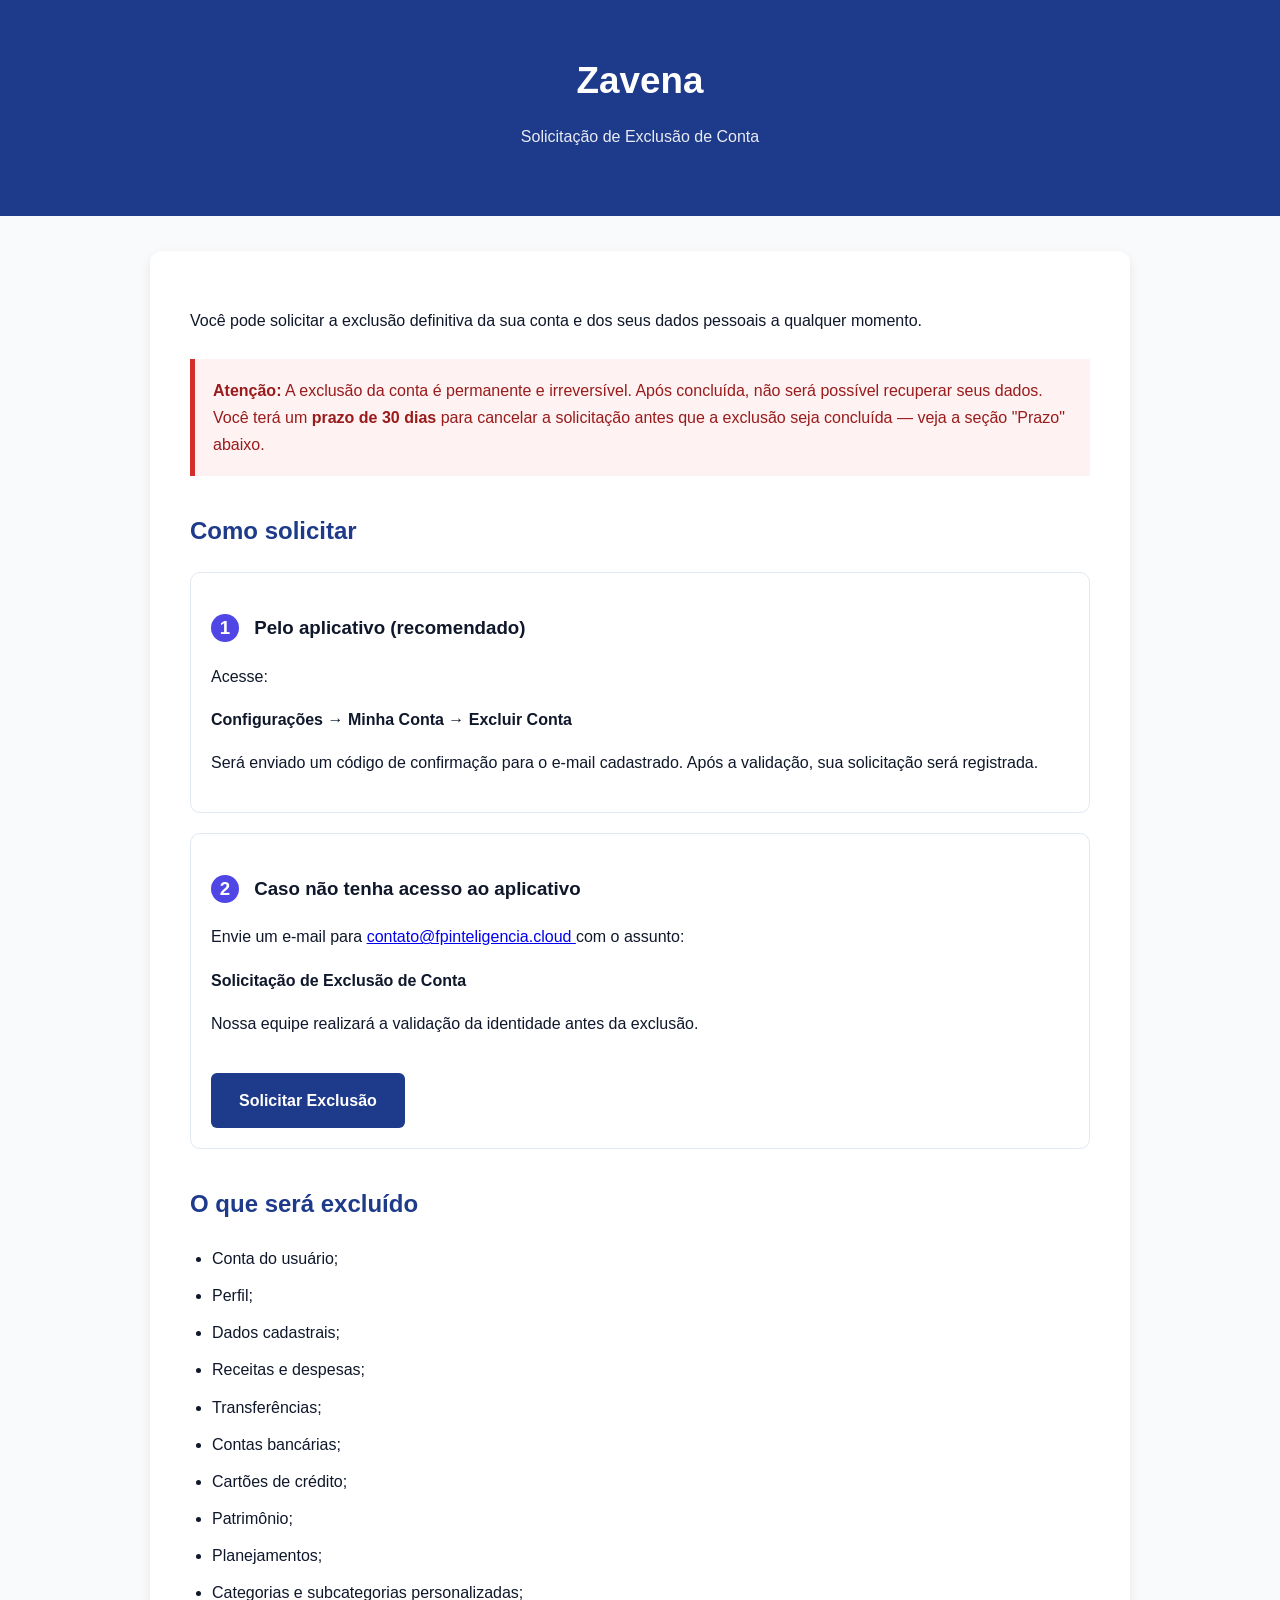
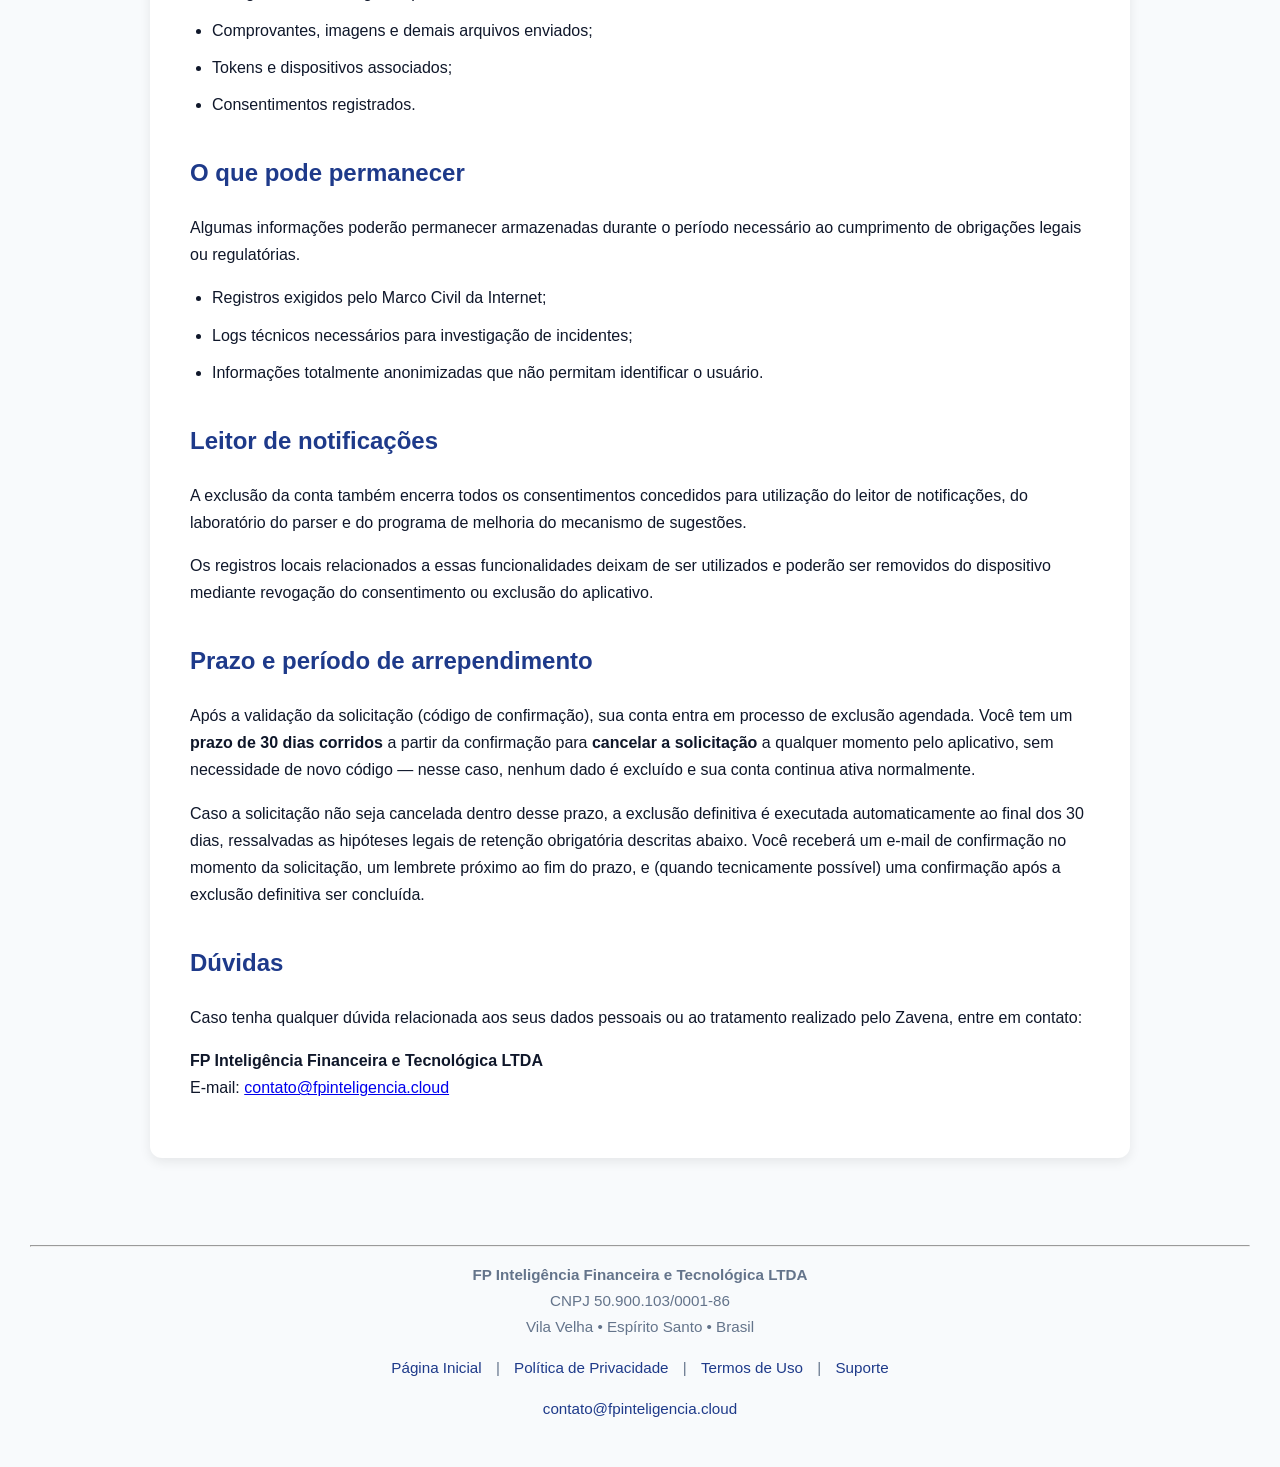
==== exclusao-de-conta/index.html @ 2fece666 "feat: prepare Zavena public website Co-Authored-By: Claude Sonnet 5 <noreply@anthropic.com>" ====
<!DOCTYPE html>
<html lang="pt-BR">

<head>

<meta charset="UTF-8">
<meta name="viewport" content="width=device-width, initial-scale=1.0">

<title>Exclusão de Conta | Zavena</title>

<style>

:root{
--primary:#1E3A8A;
--secondary:#4F46E5;
--danger:#D32F2F;
--background:#F8FAFC;
--text:#0F172A;
--muted:#64748B;
}

body{
font-family:-apple-system,BlinkMacSystemFont,"Segoe UI",Roboto,Arial,sans-serif;
margin:0;
background:var(--background);
color:var(--text);
line-height:1.7;
}

header{
background:var(--primary);
color:white;
padding:50px 20px;
text-align:center;
}

header h1{
margin:0;
font-size:2.3rem;
}

header p{
margin-top:10px;
opacity:.9;
}

main{
max-width:900px;
margin:35px auto;
background:white;
padding:40px;
border-radius:12px;
box-shadow:0 4px 12px rgba(0,0,0,.08);
}

h2{
color:var(--primary);
margin-top:35px;
}

.alert{
background:#FEF2F2;
border-left:5px solid var(--danger);
padding:18px;
margin:25px 0;
color:#991B1B;
}

.card{

border:1px solid #E2E8F0;

border-radius:10px;

padding:20px;

margin-top:20px;

}

.step{

display:inline-block;

width:28px;

height:28px;

border-radius:50%;

background:var(--secondary);

color:white;

text-align:center;

line-height:28px;

font-weight:bold;

margin-right:10px;

}

.btn{

display:inline-block;

margin-top:20px;

padding:14px 28px;

background:var(--primary);

color:white;

text-decoration:none;

border-radius:6px;

font-weight:bold;

}

.btn:hover{

background:#2948b4;

}

ul{

padding-left:22px;

}

li{

margin-bottom:10px;

}

footer{

margin-top:50px;

padding:30px;

text-align:center;

font-size:.95em;

color:var(--muted);

}

footer a{

margin:0 10px;

color:var(--primary);

text-decoration:none;

}

footer a:hover{

text-decoration:underline;

}

@media(max-width:700px){

main{

margin:20px;

padding:25px;

}

header{

padding:35px 20px;

}

}

</style>

</head>

<body>

<header>

<h1>Zavena</h1>

<p>Solicitação de Exclusão de Conta</p>

</header>

<main>

<p>

Você pode solicitar a exclusão definitiva da sua conta e dos seus dados
pessoais a qualquer momento.

</p>

<div class="alert">

<strong>Atenção:</strong>

A exclusão da conta é permanente e irreversível.
Após concluída, não será possível recuperar seus dados.
Você terá um <strong>prazo de 30 dias</strong> para cancelar a solicitação antes que a exclusão
seja concluída — veja a seção "Prazo" abaixo.

</div>

<h2>Como solicitar</h2>

<div class="card">

<h3>

<span class="step">1</span>

Pelo aplicativo (recomendado)

</h3>

<p>

Acesse:

</p>

<p>

<strong>

Configurações → Minha Conta → Excluir Conta

</strong>

</p>

<p>

Será enviado um código de confirmação para o e-mail cadastrado.

Após a validação, sua solicitação será registrada.

</p>

</div>

<div class="card">

<h3>

<span class="step">2</span>

Caso não tenha acesso ao aplicativo

</h3>

<p>

Envie um e-mail para

<a href="mailto:contato@fpinteligencia.cloud">

contato@fpinteligencia.cloud

</a>

com o assunto:

</p>

<p>

<strong>

Solicitação de Exclusão de Conta

</strong>

</p>

<p>

Nossa equipe realizará a validação da identidade antes da exclusão.

</p>

<a class="btn"
href="mailto:contato@fpinteligencia.cloud?subject=Solicitação de Exclusão de Conta">

Solicitar Exclusão

</a>

</div>

<h2>O que será excluído</h2>

<ul>

<li>Conta do usuário;</li>

<li>Perfil;</li>

<li>Dados cadastrais;</li>

<li>Receitas e despesas;</li>

<li>Transferências;</li>

<li>Contas bancárias;</li>

<li>Cartões de crédito;</li>

<li>Patrimônio;</li>

<li>Planejamentos;</li>

<li>Categorias e subcategorias personalizadas;</li>

<li>Comprovantes, imagens e demais arquivos enviados;</li>

<li>Tokens e dispositivos associados;</li>

<li>Consentimentos registrados.</li>

</ul>

<h2>O que pode permanecer</h2>

<p>

Algumas informações poderão permanecer armazenadas durante o período
necessário ao cumprimento de obrigações legais ou regulatórias.

</p>

<ul>

<li>Registros exigidos pelo Marco Civil da Internet;</li>

<li>Logs técnicos necessários para investigação de incidentes;</li>

<li>Informações totalmente anonimizadas que não permitam identificar o usuário.</li>

</ul>

<h2>Leitor de notificações</h2>

<p>

A exclusão da conta também encerra todos os consentimentos concedidos
para utilização do leitor de notificações, do laboratório do parser e do
programa de melhoria do mecanismo de sugestões.

</p>

<p>

Os registros locais relacionados a essas funcionalidades deixam de ser
utilizados e poderão ser removidos do dispositivo mediante revogação do
consentimento ou exclusão do aplicativo.

</p>

<h2>Prazo e período de arrependimento</h2>

<p>

Após a validação da solicitação (código de confirmação), sua conta entra em processo de
exclusão agendada. Você tem um <strong>prazo de 30 dias corridos</strong> a partir da
confirmação para <strong>cancelar a solicitação</strong> a qualquer momento pelo aplicativo,
sem necessidade de novo código — nesse caso, nenhum dado é excluído e sua conta continua
ativa normalmente.

</p>

<p>

Caso a solicitação não seja cancelada dentro desse prazo, a exclusão definitiva é executada
automaticamente ao final dos 30 dias, ressalvadas as hipóteses legais de retenção obrigatória
descritas abaixo. Você receberá um e-mail de confirmação no momento da solicitação, um lembrete
próximo ao fim do prazo, e (quando tecnicamente possível) uma confirmação após a exclusão
definitiva ser concluída.

</p>

<h2>Dúvidas</h2>

<p>

Caso tenha qualquer dúvida relacionada aos seus dados pessoais ou ao
tratamento realizado pelo Zavena, entre em contato:

</p>

<p>

<strong>

FP Inteligência Financeira e Tecnológica LTDA

</strong>

<br>

E-mail:

<a href="mailto:contato@fpinteligencia.cloud">

contato@fpinteligencia.cloud

</a>

</p>

</main>

<footer>

<hr>

<p>

<strong>FP Inteligência Financeira e Tecnológica LTDA</strong>

<br>

CNPJ 50.900.103/0001-86

<br>

Vila Velha • Espírito Santo • Brasil

</p>

<p>

<a href="/">Página Inicial</a> |
<a href="/privacidade/">Política de Privacidade</a> |
<a href="/termos/">Termos de Uso</a> |
<a href="/suporte/">Suporte</a>

</p>

<p>

<a href="mailto:contato@fpinteligencia.cloud">

contato@fpinteligencia.cloud

</a>

</p>

</footer>

</body>

</html>
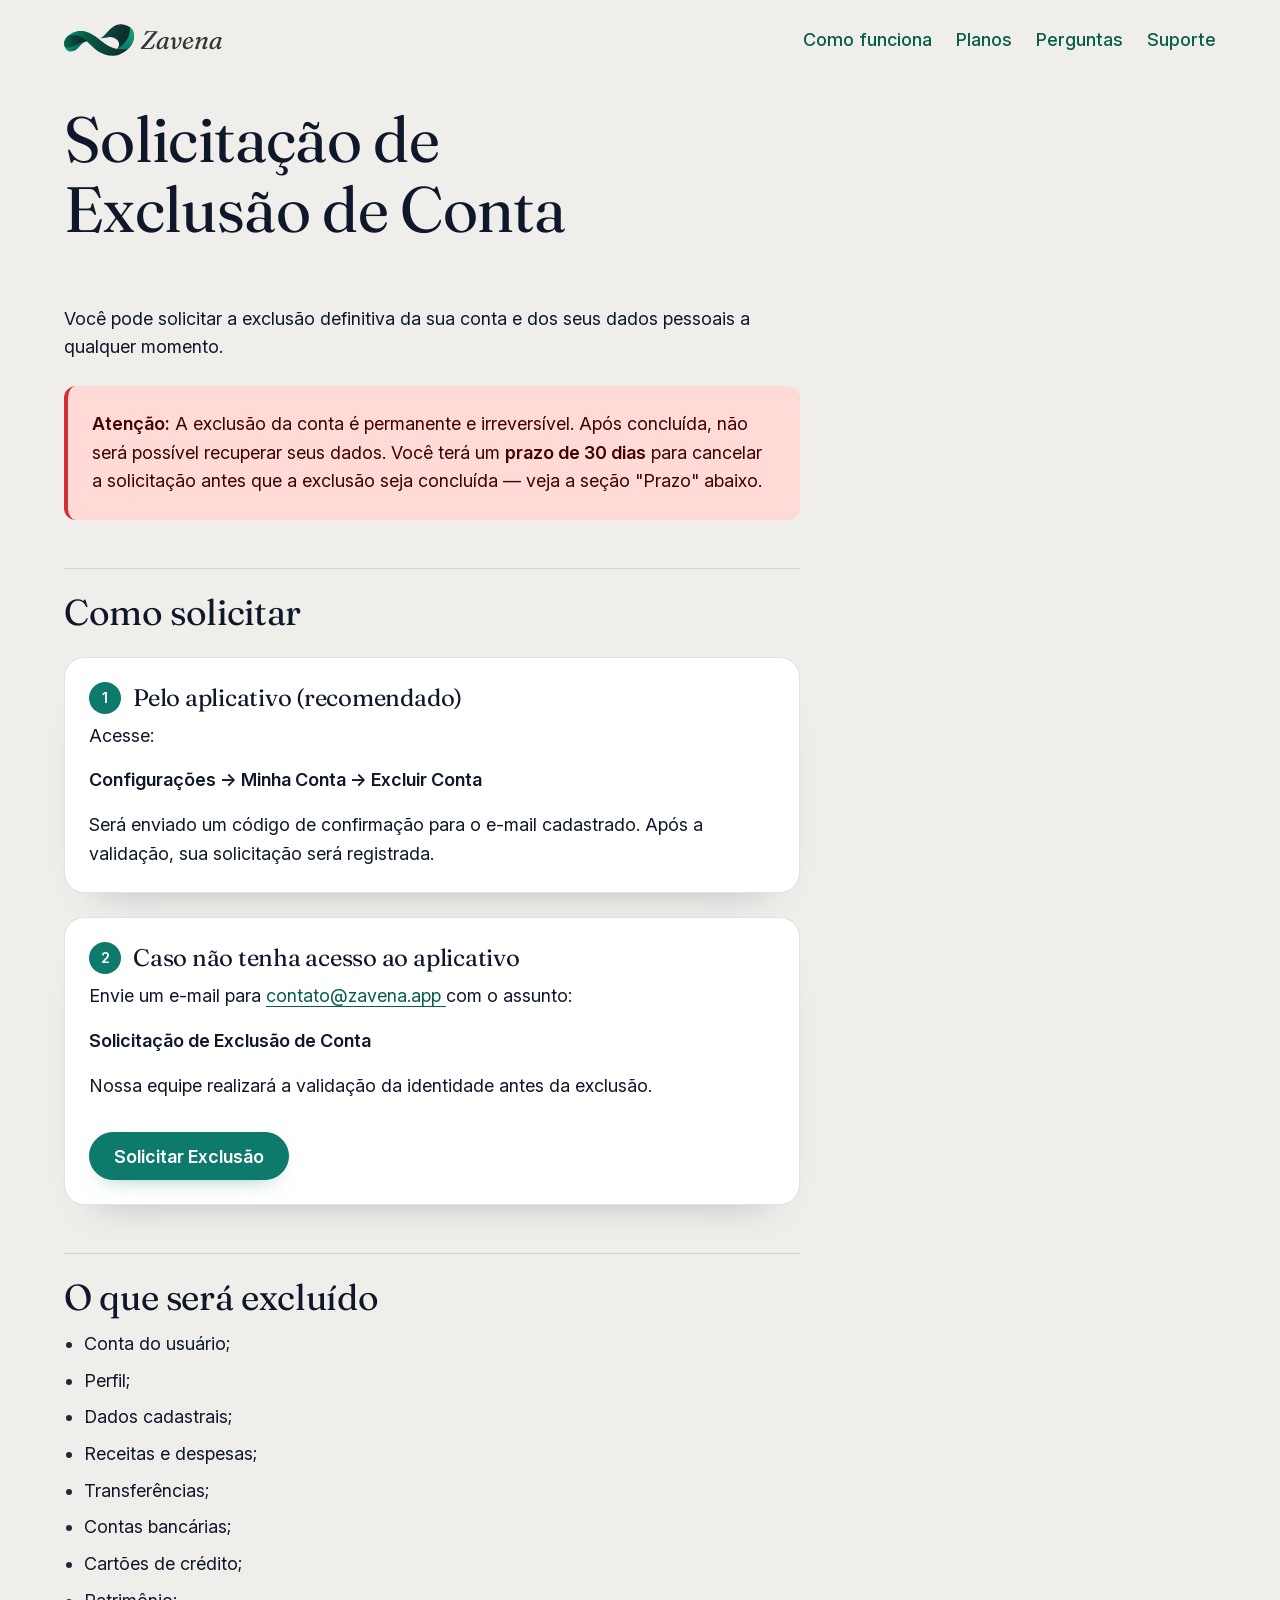
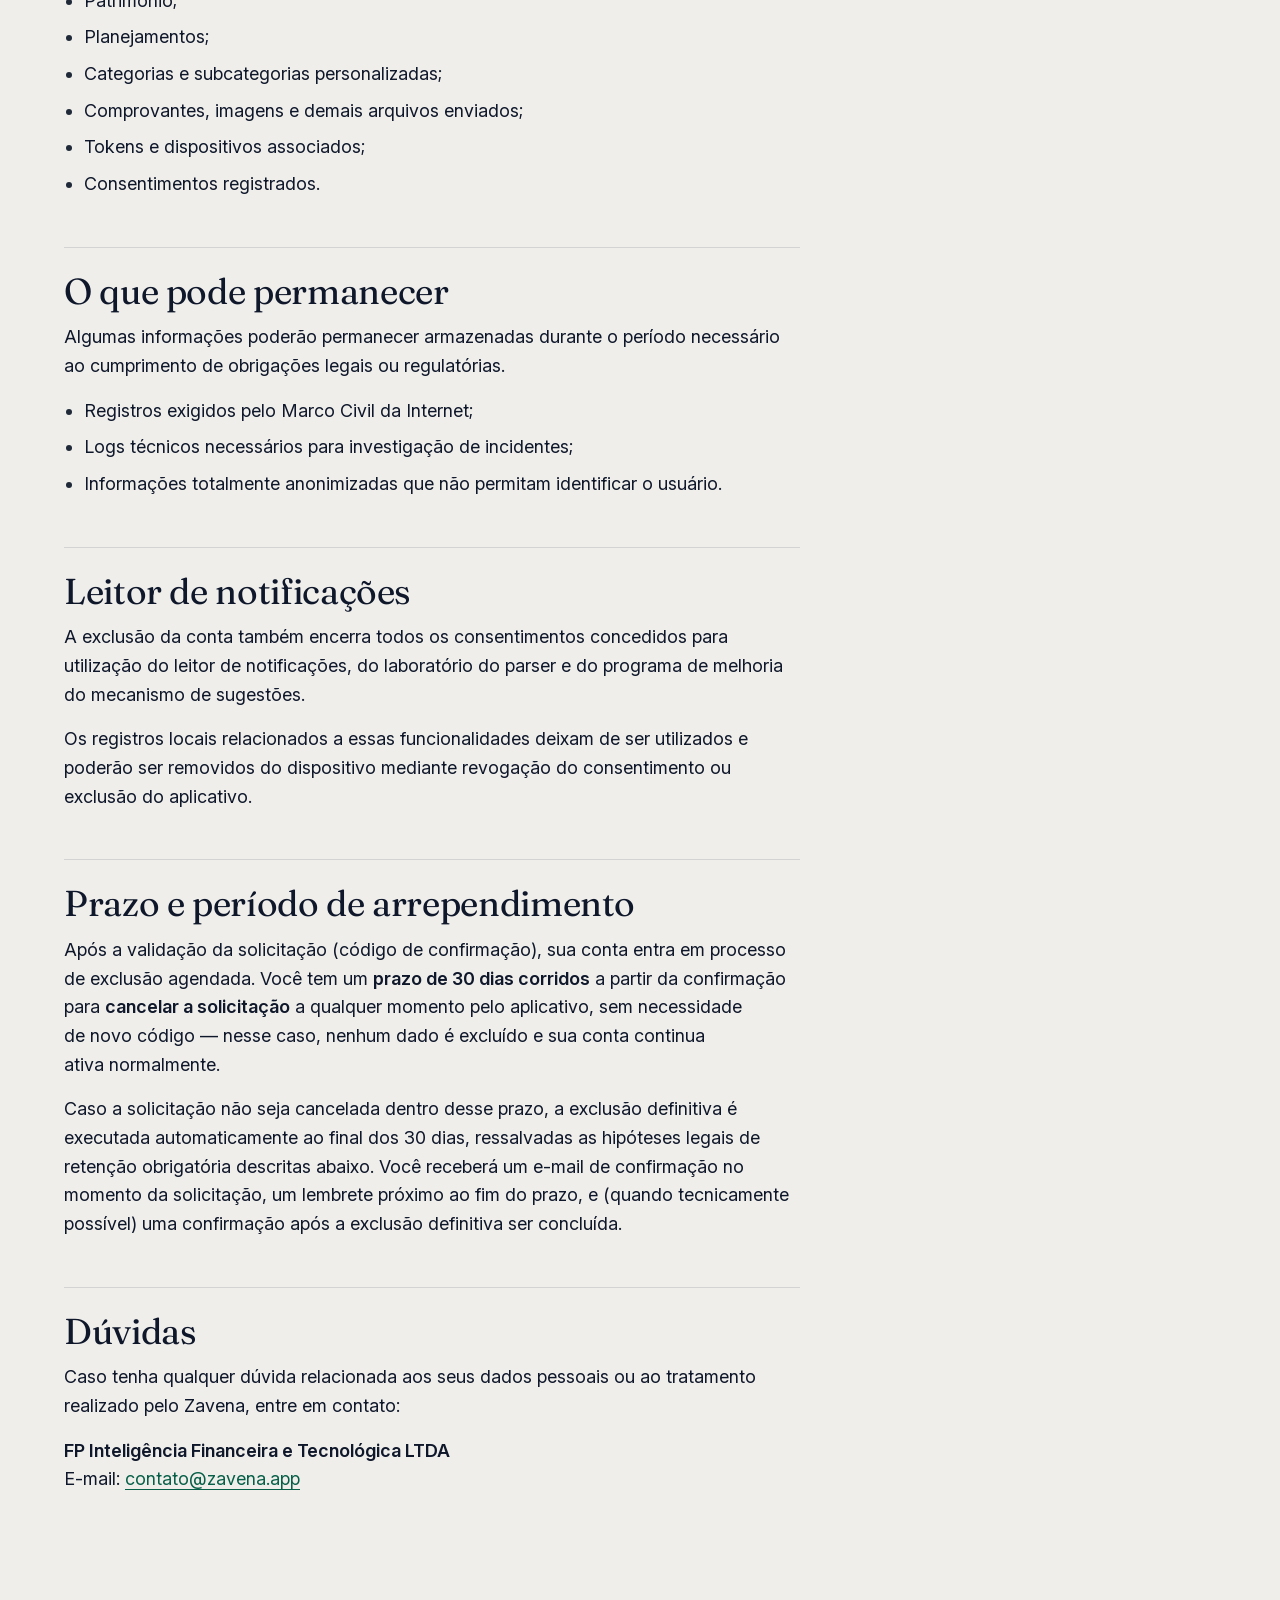
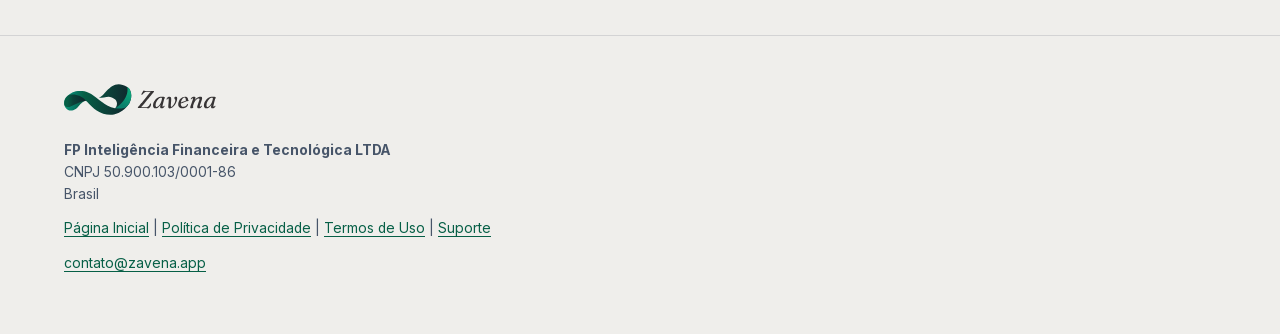
==== commit 153aa95a: "Primeiro Commit" ====
--- a/exclusao-de-conta/index.html
+++ b/exclusao-de-conta/index.html
@@ -2,207 +2,56 @@
 <html lang="pt-BR">
 
 <head>
-
-<meta charset="UTF-8">
-<meta name="viewport" content="width=device-width, initial-scale=1.0">
-
-<title>Exclusão de Conta | Zavena</title>
-
-<style>
-
-:root{
---primary:#1E3A8A;
---secondary:#4F46E5;
---danger:#D32F2F;
---background:#F8FAFC;
---text:#0F172A;
---muted:#64748B;
-}
-
-body{
-font-family:-apple-system,BlinkMacSystemFont,"Segoe UI",Roboto,Arial,sans-serif;
-margin:0;
-background:var(--background);
-color:var(--text);
-line-height:1.7;
-}
-
-header{
-background:var(--primary);
-color:white;
-padding:50px 20px;
-text-align:center;
-}
-
-header h1{
-margin:0;
-font-size:2.3rem;
-}
-
-header p{
-margin-top:10px;
-opacity:.9;
-}
-
-main{
-max-width:900px;
-margin:35px auto;
-background:white;
-padding:40px;
-border-radius:12px;
-box-shadow:0 4px 12px rgba(0,0,0,.08);
-}
-
-h2{
-color:var(--primary);
-margin-top:35px;
-}
-
-.alert{
-background:#FEF2F2;
-border-left:5px solid var(--danger);
-padding:18px;
-margin:25px 0;
-color:#991B1B;
-}
-
-.card{
-
-border:1px solid #E2E8F0;
-
-border-radius:10px;
-
-padding:20px;
-
-margin-top:20px;
-
-}
-
-.step{
-
-display:inline-block;
-
-width:28px;
-
-height:28px;
-
-border-radius:50%;
-
-background:var(--secondary);
-
-color:white;
-
-text-align:center;
-
-line-height:28px;
-
-font-weight:bold;
-
-margin-right:10px;
-
-}
-
-.btn{
-
-display:inline-block;
-
-margin-top:20px;
-
-padding:14px 28px;
-
-background:var(--primary);
-
-color:white;
-
-text-decoration:none;
-
-border-radius:6px;
-
-font-weight:bold;
-
-}
-
-.btn:hover{
-
-background:#2948b4;
-
-}
-
-ul{
-
-padding-left:22px;
-
-}
-
-li{
-
-margin-bottom:10px;
-
-}
-
-footer{
-
-margin-top:50px;
-
-padding:30px;
-
-text-align:center;
-
-font-size:.95em;
-
-color:var(--muted);
-
-}
-
-footer a{
-
-margin:0 10px;
-
-color:var(--primary);
-
-text-decoration:none;
-
-}
-
-footer a:hover{
-
-text-decoration:underline;
-
-}
-
-@media(max-width:700px){
-
-main{
-
-margin:20px;
-
-padding:25px;
-
-}
-
-header{
-
-padding:35px 20px;
-
-}
-
-}
-
-</style>
-
+    <meta charset="UTF-8">
+    <meta name="viewport" content="width=device-width, initial-scale=1.0">
+
+    <title>Exclusão de Conta | Zavena</title>
+
+    <meta name="theme-color" content="#EFEEEB">
+    <link rel="icon" href="../assets/img/favicon.svg" type="image/svg+xml">
+    <link rel="icon" href="../assets/img/favicon-32.png" type="image/png" sizes="32x32">
+    <link rel="apple-touch-icon" href="../assets/img/apple-touch-icon.png">
+    <link rel="canonical" href="https://zavena.app/exclusao-de-conta/">
+
+    <link rel="preload" href="../assets/fonts/Fraunces-latin.woff2" as="font" type="font/woff2" crossorigin>
+    <link rel="preload" href="../assets/fonts/Inter-latin.woff2" as="font" type="font/woff2" crossorigin>
+    <link rel="stylesheet" href="../assets/css/tokens.css">
+    <link rel="stylesheet" href="../assets/css/fonts.css">
+    <link rel="stylesheet" href="../assets/css/base.css">
+    <link rel="stylesheet" href="../assets/css/chrome.css">
+    <link rel="stylesheet" href="../assets/css/page.css">
+    <script src="../assets/js/site.js" defer></script>
 </head>
 
 <body>
 
-<header>
-
-<h1>Zavena</h1>
-
-<p>Solicitação de Exclusão de Conta</p>
-
+<a class="skip-link" href="#conteudo">Pular para o conteúdo</a>
+<div class="progress" aria-hidden="true"></div>
+
+<header class="site-header">
+    <div class="container">
+        <a class="brand" href="../" aria-label="Zavena, página inicial"><img src="../assets/img/zavena-horizontal.svg" alt="" width="1902" height="385"></a>
+        <div class="site-header__right">
+            <nav class="site-nav" aria-label="Principal">
+                <a class="nav-extra" href="../#como-funciona">Como funciona</a>
+                <a href="../#planos">Planos</a>
+                <a class="nav-mid" href="../#perguntas">Perguntas</a>
+                <a class="nav-extra" href="../suporte/">Suporte</a>
+            </nav>
+        </div>
+    </div>
 </header>
 
-<main>
+<section class="page-head" aria-labelledby="titulo-pagina">
+    <div class="container">
+        <h1 id="titulo-pagina">Solicitação de Exclusão de Conta</h1>
+        
+    </div>
+</section>
+
+<main id="conteudo" class="page">
+    <div class="container">
+        <div class="page__body">
 
 <p>
 
@@ -274,9 +123,9 @@
 
 Envie um e-mail para
 
-<a href="mailto:contato@fpinteligencia.cloud">
-
-contato@fpinteligencia.cloud
+<a href="mailto:contato@zavena.app">
+
+contato@zavena.app
 
 </a>
 
@@ -301,7 +150,7 @@
 </p>
 
 <a class="btn"
-href="mailto:contato@fpinteligencia.cloud?subject=Solicitação de Exclusão de Conta">
+href="mailto:contato@zavena.app?subject=Solicitação de Exclusão de Conta">
 
 Solicitar Exclusão
 
@@ -421,17 +270,20 @@
 
 E-mail:
 
-<a href="mailto:contato@fpinteligencia.cloud">
-
-contato@fpinteligencia.cloud
+<a href="mailto:contato@zavena.app">
+
+contato@zavena.app
 
 </a>
 
 </p>
 
+</div>
+    </div>
 </main>
 
-<footer>
+<footer class="site-footer">
+    <div class="container">
 
 <hr>
 
@@ -445,29 +297,30 @@
 
 <br>
 
-Vila Velha • Espírito Santo • Brasil
-
-</p>
-
-<p>
-
-<a href="/">Página Inicial</a> |
-<a href="/privacidade/">Política de Privacidade</a> |
-<a href="/termos/">Termos de Uso</a> |
-<a href="/suporte/">Suporte</a>
-
-</p>
-
-<p>
-
-<a href="mailto:contato@fpinteligencia.cloud">
-
-contato@fpinteligencia.cloud
+Brasil
+
+</p>
+
+<p>
+
+<a href="../">Página Inicial</a> |
+<a href="../privacidade/">Política de Privacidade</a> |
+<a href="../termos/">Termos de Uso</a> |
+<a href="../suporte/">Suporte</a>
+
+</p>
+
+<p>
+
+<a href="mailto:contato@zavena.app">
+
+contato@zavena.app
 
 </a>
 
 </p>
 
+</div>
 </footer>
 
 </body>
--- a/assets/css/tokens.css
+++ b/assets/css/tokens.css
@@ -0,0 +1,122 @@
+/*
+ * Zavena: tema do site.
+ *
+ * Sistema de papéis de cor: Material Design 3 (nomes --md-sys-color-*), o mesmo sistema do tema
+ * do app (react-native-paper, ver mobile/src/theme/paperTheme.ts). Os VALORES vêm de
+ * mobile/src/theme/colors.ts: identidade Verde Esmeralda + Carbono Grafite sobre bege #EFEEEB
+ * (working tree de 2026-10-20; o próprio arquivo ainda a marca como experimento não aprovado).
+ * Para mudar a identidade do site altere só o bloco "Papéis MD3" abaixo; o resto do CSS usa os
+ * apelidos --color-*.
+ *
+ * Contraste medido (WCAG) sobre o fundo #EFEEEB, no navegador:
+ *   on-surface   #0F172A  15,5:1   |  apoio #475569  6,5:1
+ *   link / dark  #065F46   6,6:1   |  branco sobre primary #0E7A6B  5,2:1
+ *   primary como texto: 4,5:1, só em texto grande (destaque do título). Nunca em texto pequeno.
+ *   accent       #10B981: só decoração. Nunca como cor de texto.
+ *   branco sobre os blocos escuros (degradê #10242C -> #065F46, com a fita): mínimo 4,5:1, medido por pixels.
+ * Desvio proposital do app: o textSecondary do app (#64748B) mede ~4,1:1 sobre o bege (o app o usa
+ * sobre branco, 4,8:1); no site o texto de apoio usa o onSurfaceVariant (#475569).
+ */
+:root {
+  color-scheme: light;
+
+  /* ---- Papéis MD3 (valores do app) ---- */
+  --md-sys-color-primary: #0E7A6B;
+  --md-sys-color-on-primary: #FFFFFF;
+  --md-sys-color-primary-container: #D8EAE7;
+  --md-sys-color-on-primary-container: #065F46;
+
+  --md-sys-color-secondary: #1F2937;          /* grafite */
+  --md-sys-color-on-secondary: #FFFFFF;
+  --md-sys-color-secondary-container: #DBDDDF;
+  --md-sys-color-on-secondary-container: #1F2937;
+
+  --md-sys-color-tertiary: #0F766E;
+  --md-sys-color-on-tertiary: #FFFFFF;
+  --md-sys-color-tertiary-container: #D9F0ED;
+  --md-sys-color-on-tertiary-container: #0B4A43;
+
+  --md-sys-color-error: #D32F2F;
+  --md-sys-color-on-error: #FFFFFF;
+  --md-sys-color-error-container: #FFDAD6;
+  --md-sys-color-on-error-container: #410002;
+
+  --md-sys-color-background: #EFEEEB;
+  --md-sys-color-on-background: #0F172A;
+  --md-sys-color-surface: #FFFFFF;
+  --md-sys-color-on-surface: #0F172A;
+  --md-sys-color-surface-variant: #E2E8F0;
+  --md-sys-color-on-surface-variant: #475569;
+  --md-sys-color-outline: #CCCCCC;
+  --md-sys-color-outline-variant: #E0E0E0;
+
+  /* Extras da marca no app (fora do conjunto MD3) */
+  --zv-primary-dark: #065F46;       /* primaryDark */
+  --zv-accent: #10B981;             /* accent: decorativo */
+  --zv-surface-highlight: #ECF4F3;  /* surfaceHighlight */
+  --zv-text-secondary: #475569;     /* ver nota de contraste acima (no app: #64748B) */
+  --zv-deep: #10242C;               /* tom mais escuro do degradê do logotipo oficial */
+
+  /* Mesmas cores em canais RGB, para sombras e brilhos translúcidos: rgb(var(--zv-primary-rgb) / .3) */
+  --zv-primary-rgb: 14 122 107;
+  --zv-secondary-rgb: 31 41 55;
+  --zv-accent-rgb: 16 185 129;
+  --zv-ink-rgb: 15 23 42;
+  --zv-bg-rgb: 239 238 235;
+
+  /* ---- Apelidos usados pelos componentes ---- */
+  --color-primary: var(--md-sys-color-primary);
+  --color-primary-dark: var(--zv-primary-dark);
+  --color-secondary: var(--md-sys-color-secondary);
+  --color-accent: var(--zv-accent);
+
+  --color-bg: var(--md-sys-color-background);
+  --color-surface: var(--md-sys-color-surface);
+  --color-text: var(--md-sys-color-on-surface);
+  --color-text-muted: var(--zv-text-secondary);
+  --color-rule: rgb(var(--zv-ink-rgb) / 0.12);            /* linhas e bordas sutis sobre o bege */
+  --color-tint: var(--zv-surface-highlight);
+  --color-tint-strong: var(--md-sys-color-primary-container);
+  --color-deep: var(--zv-deep);                           /* fim dos degradês escuros */
+
+  --color-action: var(--md-sys-color-primary);            /* botões e ícones */
+  --color-action-hover: var(--zv-primary-dark);
+  --color-on-action: var(--md-sys-color-on-primary);
+  --color-link: var(--zv-primary-dark);                   /* texto de link: mais escuro que o botão, para contraste AA sobre o bege */
+  --color-focus: var(--zv-primary-dark);
+
+  --color-danger: var(--md-sys-color-error);
+  --color-danger-container: var(--md-sys-color-error-container);
+  --color-on-danger-container: var(--md-sys-color-on-error-container);
+
+  /* Tipografia (arquivos em assets/fonts, declarados em fonts.css) */
+  --font-display: "Fraunces", Georgia, "Times New Roman", serif;
+  --font-text: "Inter", system-ui, -apple-system, "Segoe UI", Roboto, Arial, sans-serif;
+
+  /* Escala fluida (mobile 320px -> desktop 1280px) */
+  --step--1: clamp(0.8125rem, 0.79rem + 0.1vw, 0.875rem);
+  --step-0: clamp(1rem, 0.96rem + 0.2vw, 1.125rem);
+  --step-1: clamp(1.25rem, 1.15rem + 0.5vw, 1.5rem);
+  --step-2: clamp(1.625rem, 1.4rem + 1.1vw, 2.25rem);
+  --step-3: clamp(2.125rem, 1.7rem + 2.1vw, 3.5rem);
+  --step-4: clamp(2.625rem, 1.9rem + 3.6vw, 5rem);
+
+  /* Espaço (múltiplos de 4px) */
+  --space-1: 0.25rem;
+  --space-2: 0.5rem;
+  --space-3: 0.75rem;
+  --space-4: 1rem;
+  --space-5: 1.5rem;
+  --space-6: 2rem;
+  --space-7: 3rem;
+  --space-8: 4.5rem;
+  --space-9: clamp(4.5rem, 3rem + 6vw, 8rem);
+
+  /* Layout */
+  --gutter: clamp(1rem, 0.5rem + 2.5vw, 2rem);
+  --container: 72rem;
+  --measure: 62ch;
+
+  --radius: 999px;  /* botões em pílula, como etiquetas e controles */
+  --target: 3rem; /* alvo de toque mínimo 48px */
+}
--- a/assets/css/fonts.css
+++ b/assets/css/fonts.css
@@ -0,0 +1,19 @@
+/*
+ * Fontes autohospedadas (subsets latinos, SIL OFL 1.1). Origem e licenças: assets/fonts/ORIGEM.md.
+ * Os intervalos de peso são os dos arquivos: pedir peso fora deles gera negrito falso ou clamp.
+ */
+@font-face {
+  font-family: "Fraunces";
+  src: url("../fonts/Fraunces-latin.woff2") format("woff2");
+  font-weight: 400 600;
+  font-style: normal;
+  font-display: swap;
+}
+
+@font-face {
+  font-family: "Inter";
+  src: url("../fonts/Inter-latin.woff2") format("woff2");
+  font-weight: 400 700;
+  font-style: normal;
+  font-display: swap;
+}
--- a/assets/css/base.css
+++ b/assets/css/base.css
@@ -0,0 +1,127 @@
+/* Zavena — base e componentes mínimos. Requer tokens.css. */
+
+*, *::before, *::after { box-sizing: border-box; }
+
+html { -webkit-text-size-adjust: 100%; text-size-adjust: 100%; }
+
+body {
+  margin: 0;
+  background: var(--color-bg);
+  color: var(--color-text);
+  font-family: var(--font-text);
+  font-size: var(--step-0);
+  line-height: 1.6;
+  overflow-wrap: break-word; /* palavra longa nunca estoura a coluna (texto ampliado, telas de 320 px) */
+  font-synthesis: none; /* sem negrito/itálico falsos: só existem os pesos carregados */
+  -webkit-font-smoothing: antialiased;
+}
+
+img, svg { display: block; max-width: 100%; height: auto; }
+
+h1, h2, h3 {
+  font-family: var(--font-display);
+  font-weight: 400;
+  font-optical-sizing: auto;
+  /* Eixos neutros da Fraunces; o arquivo preserva SOFT e WONK. A Fraunces só vai até peso 600. */
+  font-variation-settings: "SOFT" 0, "WONK" 0;
+  line-height: 1.1;
+  letter-spacing: -0.01em;
+  margin: 0 0 var(--space-4);
+  text-wrap: balance;
+}
+h1 { font-size: var(--step-4); }
+h2 { font-size: var(--step-3); }
+h3 { font-size: var(--step-1); line-height: 1.25; }
+
+p { margin: 0 0 var(--space-4); max-width: var(--measure); text-wrap: pretty; }
+
+a { color: var(--color-link); text-underline-offset: 0.2em; text-decoration-thickness: 1px; }
+a:hover { color: var(--color-text); text-decoration-thickness: 2px; }
+
+:focus-visible {
+  outline: 3px solid var(--color-focus);
+  outline-offset: 3px;
+  border-radius: 2px;
+}
+
+.container { width: 100%; max-width: calc(var(--container) + 2 * var(--gutter)); margin-inline: auto; padding-inline: var(--gutter); }
+.section { padding-block: var(--space-9); }
+.rule { border: 0; border-top: 1px solid var(--color-rule); margin: 0; }
+
+.lede { font-size: var(--step-1); line-height: 1.5; color: var(--color-text-muted); }
+.small { font-size: var(--step--1); color: var(--color-text-muted); }
+
+/* Valores financeiros: sempre em Inter (a Fraunces não tem algarismos tabulares), largura fixa */
+.num { font-family: var(--font-text); font-variant-numeric: tabular-nums; }
+
+/* Botões */
+.btn {
+  display: inline-flex;
+  align-items: center;
+  justify-content: center;
+  min-height: var(--target);
+  padding: 0.75rem 1.5rem;
+  border: 1px solid var(--color-action);
+  border-radius: var(--radius);
+  background: var(--color-action);
+  color: var(--color-on-action);
+  font-family: var(--font-text);
+  font-size: var(--step-0);
+  font-weight: 600;
+  line-height: 1.2;
+  text-decoration: none;
+  transition: background-color 0.15s ease, border-color 0.15s ease;
+}
+.btn:hover { background: var(--color-action-hover); border-color: var(--color-action-hover); color: var(--color-on-action); }
+.btn--ghost { background: transparent; border-color: rgb(var(--zv-ink-rgb) / 0.28); color: var(--color-text); }
+.btn--ghost:hover { background: var(--color-surface); border-color: var(--color-text); color: var(--color-text); }
+.actions { display: flex; flex-wrap: wrap; gap: var(--space-3) var(--space-5); align-items: center; }
+
+/* Lista editorial numerada */
+.steps { list-style: none; margin: 0; padding: 0; counter-reset: step; }
+.steps > li { counter-increment: step; display: grid; grid-template-columns: 3rem 1fr; gap: var(--space-4); padding-block: var(--space-5); border-top: 1px solid var(--color-rule); }
+.steps > li::before { content: counter(step, decimal-leading-zero); font-variant-numeric: tabular-nums; color: var(--color-text-muted); font-size: var(--step--1); font-weight: 600; padding-top: 0.35em; }
+.steps > li:last-child { border-bottom: 1px solid var(--color-rule); }
+
+/* Tabela de valores */
+.ledger { width: 100%; border-collapse: collapse; font-size: var(--step-0); }
+.ledger caption { text-align: left; padding-bottom: var(--space-3); font-size: var(--step--1); color: var(--color-text-muted); }
+.ledger th, .ledger td { padding: var(--space-3) 0; border-top: 1px solid var(--color-rule); text-align: left; font-weight: 400; }
+.ledger td:last-child, .ledger th:last-child { text-align: right; white-space: nowrap; padding-left: var(--space-4); }
+.ledger tr:last-child td, .ledger tr:last-child th { border-bottom: 1px solid var(--color-rule); }
+
+/* Etiqueta de plano */
+.tag {
+  display: inline-block;
+  padding: 0.1rem 0.5rem;
+  border: 1px solid var(--color-link);
+  border-radius: 999px;
+  color: var(--color-link);
+  font-family: var(--font-text);
+  font-size: var(--step--1);
+  font-weight: 600;
+  line-height: 1.5;
+  vertical-align: middle;
+}
+
+/* Perguntas frequentes */
+details { border-top: 1px solid var(--color-rule); }
+details:last-of-type { border-bottom: 1px solid var(--color-rule); }
+summary { cursor: pointer; padding-block: var(--space-4); font-weight: 600; min-height: var(--target); }
+details > :not(summary) { padding-bottom: var(--space-4); }
+
+/* Faixa de destaque (única superfície cheia da marca) */
+.band { background: var(--color-deep); color: #FFFFFF; }
+.band a { color: #FFFFFF; }
+.band .btn { background: #FFFFFF; border-color: #FFFFFF; color: var(--color-primary-dark); }
+.band .btn:hover { background: var(--color-bg); border-color: var(--color-bg); color: var(--color-primary-dark); }
+.band :focus-visible { outline-color: #FFFFFF; }
+.band .lede, .band .small { color: #FFFFFF; }
+
+.skip-link { position: absolute; left: var(--space-4); top: -4rem; z-index: 10; padding: var(--space-3) var(--space-4); background: var(--color-surface); color: var(--color-link); border: 2px solid var(--color-link); }
+.skip-link:focus { top: var(--space-4); }
+.visually-hidden { position: absolute; width: 1px; height: 1px; margin: -1px; padding: 0; overflow: hidden; clip: rect(0 0 0 0); white-space: nowrap; border: 0; }
+
+@media (prefers-reduced-motion: reduce) {
+  *, *::before, *::after { transition-duration: 0.01ms !important; animation-duration: 0.01ms !important; scroll-behavior: auto !important; }
+}
--- a/assets/css/chrome.css
+++ b/assets/css/chrome.css
@@ -0,0 +1,73 @@
+/* Estrutura comum a todas as páginas: cabeçalho, navegação, botões, rodapé e barra de progresso. Requer tokens.css, fonts.css e base.css. */
+
+html { scroll-behavior: smooth; }
+[id] { scroll-margin-top: 5.5rem; }
+
+/* Barra de progresso de rolagem (preenchida por site.js) */
+.progress {
+  position: fixed; top: 0; left: 0; right: 0; height: 3px; z-index: 50;
+  background: linear-gradient(90deg, var(--color-secondary), var(--color-accent));
+  transform: scaleX(0); transform-origin: 0 50%; pointer-events: none;
+}
+
+/* Cabeçalho fixo */
+.site-header { position: sticky; top: 0; z-index: 40; padding-block: var(--space-4); transition: padding 0.25s ease, background-color 0.25s ease, box-shadow 0.25s ease; }
+.site-header .container { display: flex; align-items: center; justify-content: space-between; gap: var(--space-4); flex-wrap: wrap; }
+/* Quase opaco de propósito: sobre o bloco escuro do fim da página os links (cor de ação) ainda precisam de contraste AA */
+.site-header.is-scrolled { padding-block: var(--space-2); background: rgb(var(--zv-bg-rgb) / 0.96); box-shadow: 0 1px 0 var(--color-rule); }
+@supports ((backdrop-filter: blur(1px)) or (-webkit-backdrop-filter: blur(1px))) {
+  .site-header.is-scrolled { background: rgb(var(--zv-bg-rgb) / 0.94); -webkit-backdrop-filter: saturate(1.5) blur(14px); backdrop-filter: saturate(1.5) blur(14px); }
+}
+.brand { display: inline-flex; align-items: center; min-height: var(--target); /* alvo de toque de 48 px */ text-decoration: none; }
+.brand img { display: block; height: 2rem; width: auto; aspect-ratio: 1902 / 385; } /* marca horizontal oficial (símbolo + nome) */
+.brand:hover { text-decoration: none; }
+.site-header__right { display: flex; flex-wrap: wrap; align-items: center; justify-content: flex-end; gap: var(--space-1) var(--space-2); }
+.site-nav { display: flex; flex-wrap: wrap; align-items: center; gap: var(--space-1) var(--space-3); }
+@media (min-width: 40rem) { .site-nav { gap: var(--space-1) var(--space-5); } }
+/* Telas de 320 px: links menores para o cabeçalho caber numa linha (sem forçar nowrap: com texto ampliado ele precisa quebrar) */
+@media (max-width: 22.5rem) {
+  .site-nav a { font-size: var(--step--1); }
+  .brand img { height: 1.625rem; }
+}
+/* Largura útil muito pequena em rem (texto ampliado a partir de ~125% num celular): o cabeçalho deixa de ser fixo para não tomar a tela */
+@media (max-width: 19.99rem) {
+  .site-header { position: static; }
+}
+.site-nav a { display: inline-flex; align-items: center; justify-content: center; min-height: var(--target); min-width: var(--target); font-weight: 500; text-decoration-color: transparent; text-decoration-thickness: 2px; text-underline-offset: 0.35em; transition: text-decoration-color 0.2s ease; }
+.site-nav a:hover, .site-nav a[aria-current="true"], .site-nav a[aria-current="page"] { text-decoration-color: currentColor; }
+.site-nav .nav-extra, .site-nav .nav-mid { display: none; }
+@media (min-width: 30rem) { .site-nav .nav-mid { display: inline-flex; } }
+@media (min-width: 44rem) { .site-nav .nav-extra { display: inline-flex; } }
+
+.motion-toggle {
+  display: inline-grid; place-items: center; width: var(--target); height: var(--target); padding: 0;
+  border: 1px solid var(--color-rule); border-radius: 999px; background: var(--color-surface); color: var(--color-text);
+  cursor: pointer; transition: border-color 0.2s ease, background-color 0.2s ease;
+}
+.motion-toggle:hover { border-color: var(--color-action); }
+.motion-toggle svg { width: 1.1rem; height: 1.1rem; fill: currentColor; }
+.motion-toggle .i-play { display: none; }
+.motion-toggle[aria-pressed="true"] .i-pause { display: none; }
+.motion-toggle[aria-pressed="true"] .i-play { display: block; }
+
+/* Botões com seta */
+.btn { position: relative; gap: 0.6rem; box-shadow: 0 10px 22px -14px rgb(var(--zv-primary-rgb) / 0.55); transition: background-color 0.15s ease, border-color 0.15s ease, transform 0.2s ease, box-shadow 0.2s ease; }
+.btn:hover { transform: translateY(-2px); box-shadow: 0 16px 26px -14px rgb(var(--zv-primary-rgb) / 0.55); }
+.btn--ghost { box-shadow: none; }
+.btn--ghost:hover { box-shadow: none; }
+.btn svg { width: 1.1rem; height: 1.1rem; fill: none; stroke: currentColor; stroke-width: 2; stroke-linecap: round; stroke-linejoin: round; transition: transform 0.2s ease; }
+.btn:hover svg { transform: translateX(3px); }
+.band .btn { box-shadow: 0 12px 26px -14px rgba(0, 0, 0, 0.55); }
+
+/* Rodapé */
+.site-footer { border-top: 1px solid var(--color-rule); padding-block: var(--space-7); font-size: var(--step--1); color: var(--color-text-muted); }
+.site-footer .container::before { content: ""; display: block; width: 9.5rem; aspect-ratio: 1902 / 385; margin-bottom: var(--space-5); background: url(../img/zavena-horizontal.svg) left center / contain no-repeat; }
+.site-footer p { max-width: 62ch; margin-bottom: var(--space-3); }
+.site-footer a { color: var(--color-link); }
+.site-footer nav { display: flex; flex-wrap: wrap; gap: var(--space-1) var(--space-5); margin-bottom: var(--space-4); }
+.site-footer nav a { display: inline-flex; align-items: center; min-height: var(--target); }
+
+/* Celular deitado (tela baixa): cabeçalho não fixo para não tomar a altura */
+@media (orientation: landscape) and (max-height: 32rem) and (min-width: 30rem) {
+  .site-header { position: static; padding-block: var(--space-2); }
+}
--- a/assets/css/page.css
+++ b/assets/css/page.css
@@ -0,0 +1,35 @@
+/*
+ * Páginas internas (termos, privacidade, suporte, exclusão de conta): leitura confortável no mesmo
+ * estilo da home. Requer tokens.css, fonts.css, base.css e chrome.css. O texto das páginas não é
+ * tocado: aqui só entra apresentação.
+ */
+
+/* Cabeçalho da página: título grande sem ornamento: a marca fica no cabeçalho e no rodapé */
+.page-head { padding-block: var(--space-5) var(--space-6); }
+.page-head h1 { max-width: 20ch; margin-bottom: var(--space-3); font-size: clamp(2.25rem, 1.5rem + 3.4vw, 4rem); }
+.page-head .date { margin: 0; color: var(--color-text-muted); font-size: var(--step--1); }
+
+/* Corpo do texto */
+.page { padding-block: var(--space-4) var(--space-9); }
+.page__body { max-width: 46rem; overflow-wrap: anywhere; } /* anywhere (e não break-word): também reduz a largura mínima de itens flex, como o título dos passos, com texto ampliado */
+.page__body > :first-child { margin-top: 0; }
+.page__body h2 { max-width: none; margin: var(--space-7) 0 var(--space-3); padding-top: var(--space-5); border-top: 1px solid var(--color-rule); font-size: var(--step-2); }
+.page__body h2:first-child { padding-top: 0; border-top: 0; }
+.page__body h3 { margin: var(--space-5) 0 var(--space-2); font-size: var(--step-1); }
+.page__body p, .page__body li { max-width: none; }
+.page__body ul { margin: 0 0 var(--space-4); padding-left: 1.25rem; }
+.page__body li { margin-bottom: var(--space-2); }
+.page__body li::marker { color: var(--color-secondary); }
+.page__body strong { font-weight: 600; }
+.page__body hr { border: 0; border-top: 1px solid var(--color-rule); margin: var(--space-6) 0; }
+
+/* Exclusão de conta: aviso, passos e botão */
+.alert { margin: var(--space-5) 0; padding: var(--space-5); border-left: 4px solid var(--color-danger); border-radius: 0.75rem; background: var(--color-danger-container); color: var(--color-on-danger-container); }
+.card { margin-top: var(--space-5); padding: var(--space-5); border: 1px solid var(--color-rule); border-radius: 1.25rem; background: var(--color-surface); box-shadow: 0 24px 40px -34px rgb(var(--zv-ink-rgb) / 0.35); }
+.card h3 { display: flex; align-items: center; gap: var(--space-3); margin-top: 0; }
+.card > :last-child { margin-bottom: 0; }
+.step { display: inline-grid; flex: none; place-items: center; width: 2rem; height: 2rem; border-radius: 50%; background: var(--color-action); color: var(--color-on-action); font-family: var(--font-text); font-size: 0.9rem; font-weight: 600; line-height: 1; }
+.card .btn { margin-top: var(--space-4); }
+
+/* Rodapé das páginas internas: o hr antigo vira linha do próprio rodapé */
+.site-footer hr { display: none; }
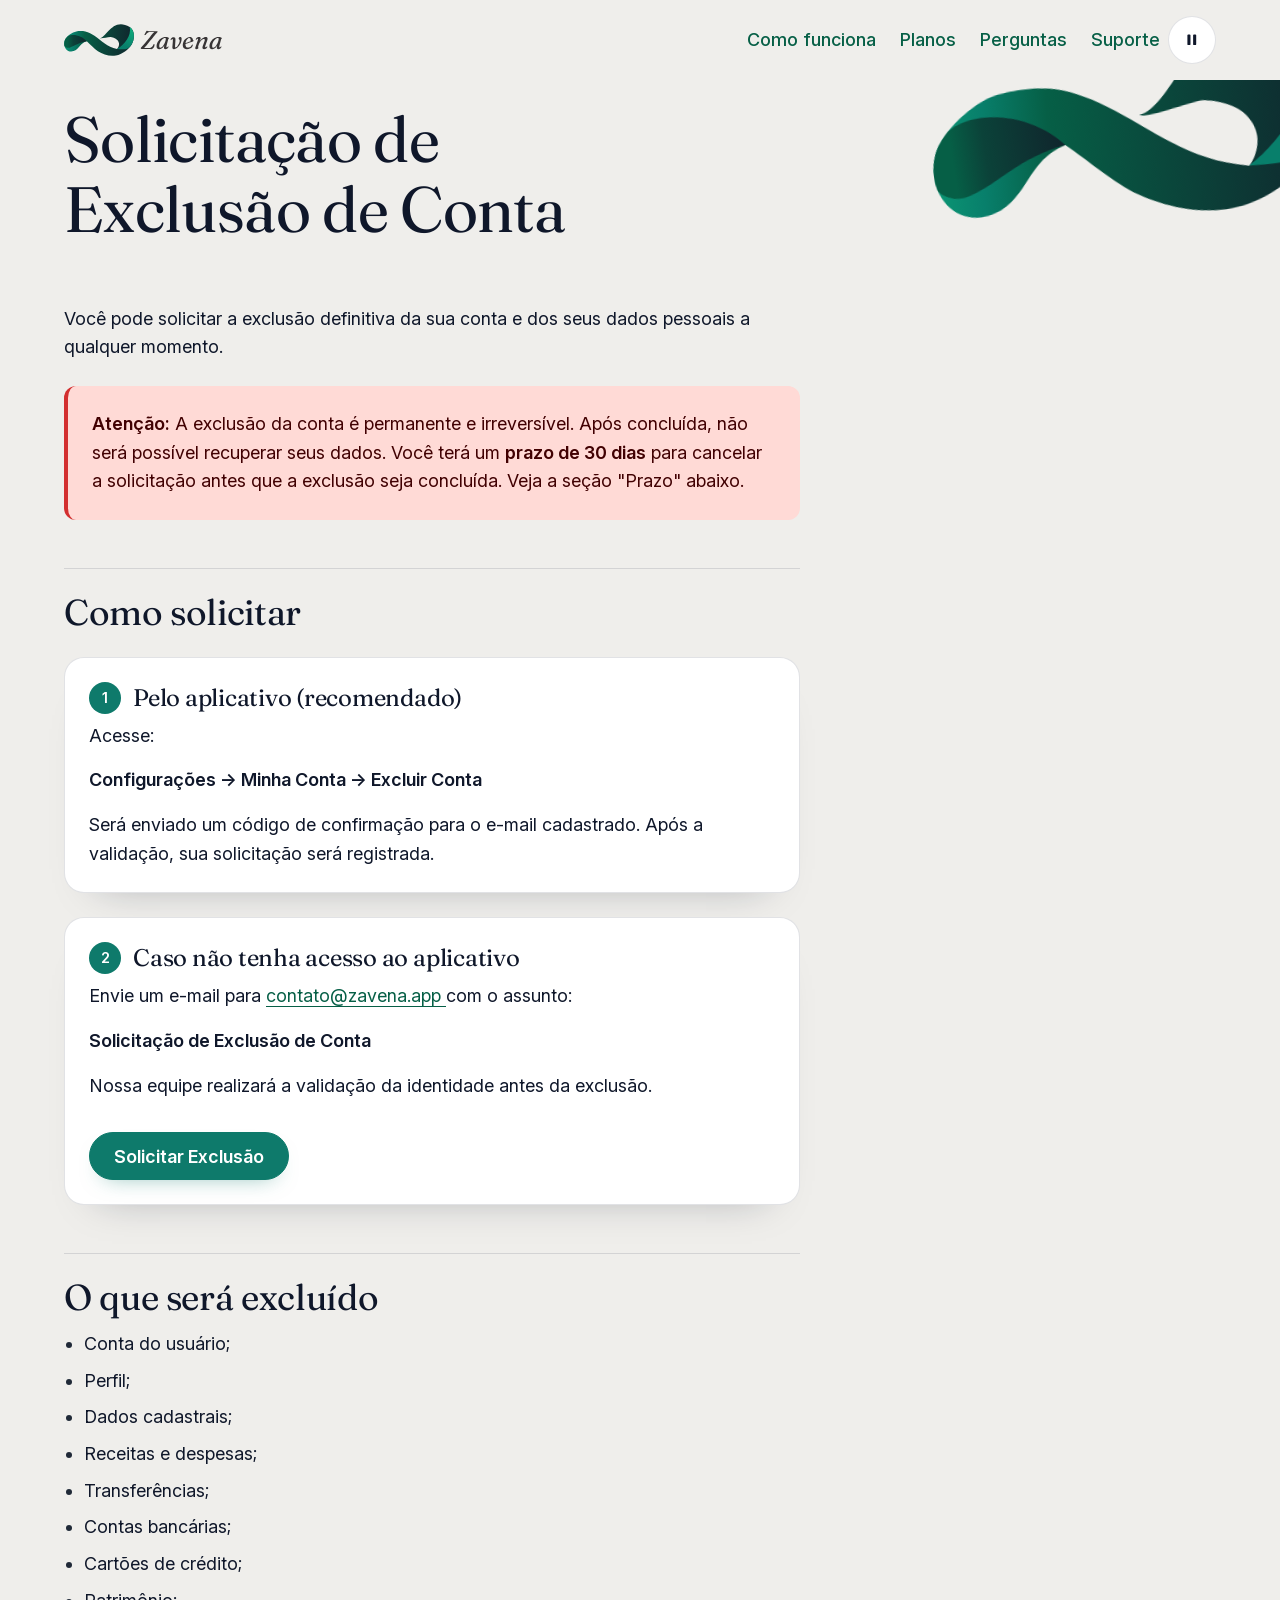
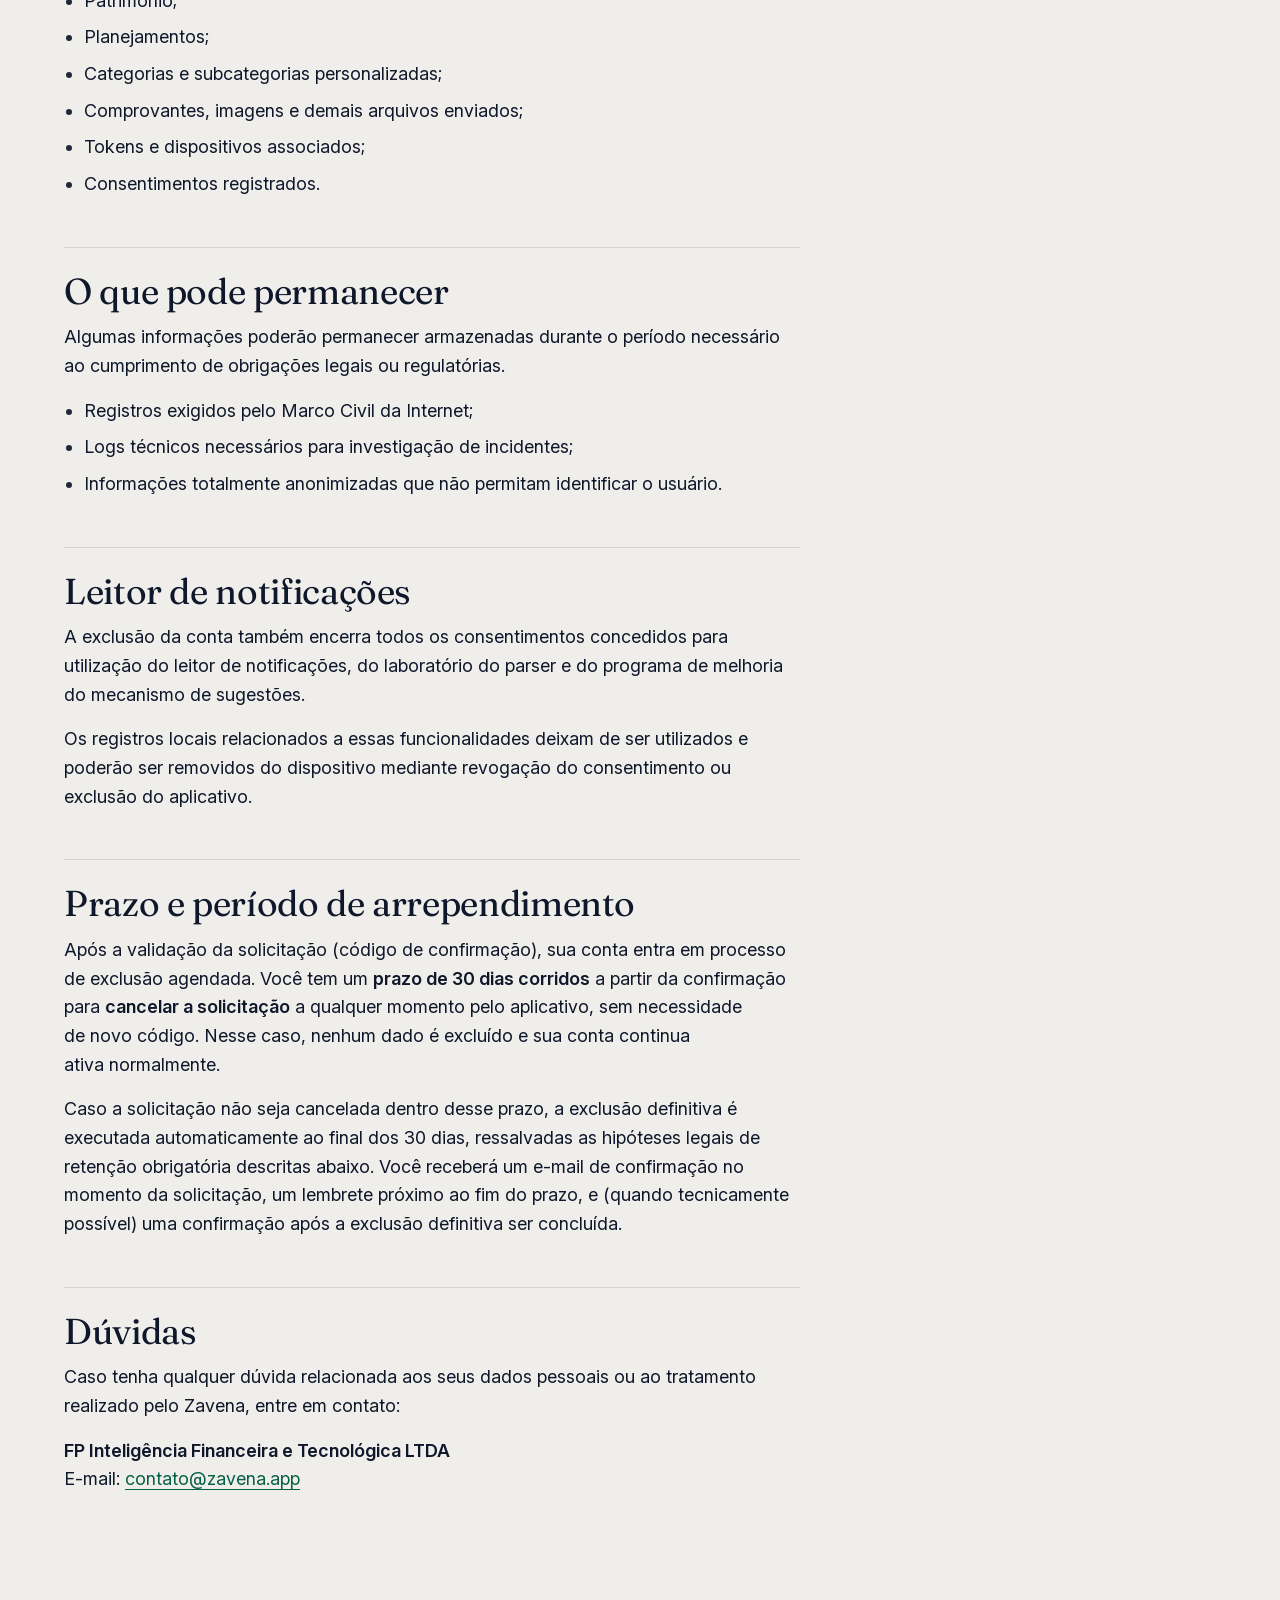
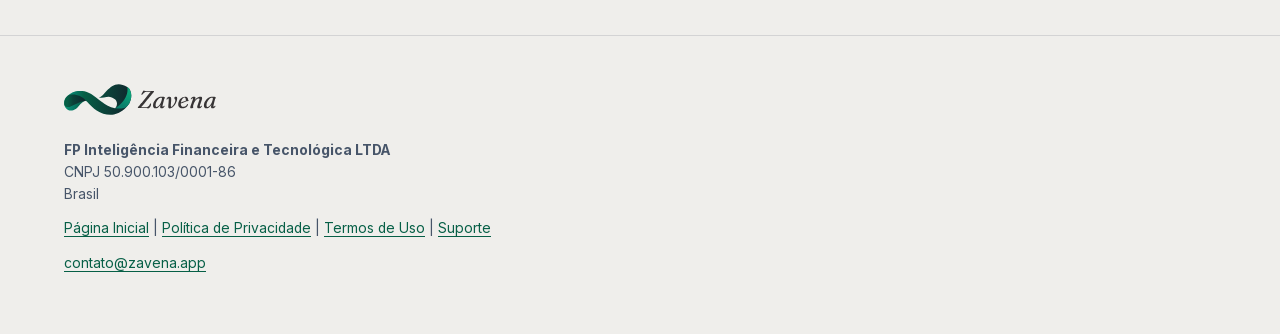
==== commit 955f8d97: "primeiro commit" ====
--- a/exclusao-de-conta/index.html
+++ b/exclusao-de-conta/index.html
@@ -7,11 +7,43 @@
 
     <title>Exclusão de Conta | Zavena</title>
 
+    <meta name="description"
+        content="Como solicitar a exclusão definitiva da sua conta e dos seus dados pessoais no Zavena, pelo aplicativo ou por e-mail.">
     <meta name="theme-color" content="#EFEEEB">
     <link rel="icon" href="../assets/img/favicon.svg" type="image/svg+xml">
     <link rel="icon" href="../assets/img/favicon-32.png" type="image/png" sizes="32x32">
     <link rel="apple-touch-icon" href="../assets/img/apple-touch-icon.png">
     <link rel="canonical" href="https://zavena.app/exclusao-de-conta/">
+
+    <meta property="og:type" content="website">
+    <meta property="og:locale" content="pt_BR">
+    <meta property="og:site_name" content="Zavena">
+    <meta property="og:title" content="Exclusão de Conta | Zavena">
+    <meta property="og:description"
+        content="Como solicitar a exclusão definitiva da sua conta e dos seus dados pessoais no Zavena, pelo aplicativo ou por e-mail.">
+    <meta property="og:url" content="https://zavena.app/exclusao-de-conta/">
+    <meta property="og:image" content="https://zavena.app/assets/img/og.png">
+    <meta property="og:image:width" content="1200">
+    <meta property="og:image:height" content="630">
+    <meta property="og:image:alt" content="Logotipo do Zavena: uma fita verde em laço e o nome Zavena">
+    <meta name="twitter:card" content="summary_large_image">
+    <meta name="twitter:image" content="https://zavena.app/assets/img/og.png">
+
+    <!--
+    Estado de movimento, definido antes da pintura para não piscar (mesmo script da home):
+    - classe "js": habilita as revelações ao rolar (site.js precisa carregar);
+    - "motion-off": visitante pausou as animações, ou o sistema pede movimento reduzido.
+    Se site.js não carregar em 4 s, a classe "js" é removida e todo o conteúdo fica visível.
+    -->
+    <script>
+        (function () {
+            var d = document.documentElement;
+            d.classList.add('js');
+            try { if (localStorage.getItem('zv-motion') === 'off') d.classList.add('motion-off'); } catch (e) { }
+            if (window.matchMedia && matchMedia('(prefers-reduced-motion: reduce)').matches) d.classList.add('motion-off', 'motion-reduced');
+            setTimeout(function () { if (!window.__zv) d.classList.remove('js'); }, 4000);
+        })();
+    </script>
 
     <link rel="preload" href="../assets/fonts/Fraunces-latin.woff2" as="font" type="font/woff2" crossorigin>
     <link rel="preload" href="../assets/fonts/Inter-latin.woff2" as="font" type="font/woff2" crossorigin>
@@ -20,6 +52,7 @@
     <link rel="stylesheet" href="../assets/css/base.css">
     <link rel="stylesheet" href="../assets/css/chrome.css">
     <link rel="stylesheet" href="../assets/css/page.css">
+    <link rel="stylesheet" href="../assets/css/motion.css">
     <script src="../assets/js/site.js" defer></script>
 </head>
 
@@ -38,11 +71,17 @@
                 <a class="nav-mid" href="../#perguntas">Perguntas</a>
                 <a class="nav-extra" href="../suporte/">Suporte</a>
             </nav>
+            <!-- Aparece só com JavaScript (site.js). Pausa todo movimento contínuo da página. -->
+            <button class="motion-toggle" type="button" aria-pressed="false" aria-label="Pausar animações" title="Pausar animações" hidden>
+                <svg class="i-pause" viewBox="0 0 20 20" aria-hidden="true"><rect x="5" y="4" width="3.5" height="12" rx="1"/><rect x="11.5" y="4" width="3.5" height="12" rx="1"/></svg>
+                <svg class="i-play" viewBox="0 0 20 20" aria-hidden="true"><path d="M6 4.2v11.6a.6.6 0 0 0 .9.5l9-5.8a.6.6 0 0 0 0-1l-9-5.8a.6.6 0 0 0-.9.5z"/></svg>
+            </button>
         </div>
     </div>
 </header>
 
 <section class="page-head" aria-labelledby="titulo-pagina">
+    <img class="page-head__ribbon" src="../assets/img/zavena-simbolo.svg" alt="" width="844" height="385" aria-hidden="true">
     <div class="container">
         <h1 id="titulo-pagina">Solicitação de Exclusão de Conta</h1>
         
@@ -60,20 +99,20 @@
 
 </p>
 
-<div class="alert">
+<div class="alert reveal">
 
 <strong>Atenção:</strong>
 
 A exclusão da conta é permanente e irreversível.
 Após concluída, não será possível recuperar seus dados.
 Você terá um <strong>prazo de 30 dias</strong> para cancelar a solicitação antes que a exclusão
-seja concluída — veja a seção "Prazo" abaixo.
-
-</div>
-
-<h2>Como solicitar</h2>
-
-<div class="card">
+seja concluída. Veja a seção "Prazo" abaixo.
+
+</div>
+
+<h2 class="reveal">Como solicitar</h2>
+
+<div class="card reveal">
 
 <h3>
 
@@ -109,7 +148,7 @@
 
 </div>
 
-<div class="card">
+<div class="card reveal">
 
 <h3>
 
@@ -158,7 +197,7 @@
 
 </div>
 
-<h2>O que será excluído</h2>
+<h2 class="reveal">O que será excluído</h2>
 
 <ul>
 
@@ -190,7 +229,7 @@
 
 </ul>
 
-<h2>O que pode permanecer</h2>
+<h2 class="reveal">O que pode permanecer</h2>
 
 <p>
 
@@ -209,7 +248,7 @@
 
 </ul>
 
-<h2>Leitor de notificações</h2>
+<h2 class="reveal">Leitor de notificações</h2>
 
 <p>
 
@@ -227,14 +266,14 @@
 
 </p>
 
-<h2>Prazo e período de arrependimento</h2>
+<h2 class="reveal">Prazo e período de arrependimento</h2>
 
 <p>
 
 Após a validação da solicitação (código de confirmação), sua conta entra em processo de
 exclusão agendada. Você tem um <strong>prazo de 30 dias corridos</strong> a partir da
 confirmação para <strong>cancelar a solicitação</strong> a qualquer momento pelo aplicativo,
-sem necessidade de novo código — nesse caso, nenhum dado é excluído e sua conta continua
+sem necessidade de novo código. Nesse caso, nenhum dado é excluído e sua conta continua
 ativa normalmente.
 
 </p>
@@ -249,7 +288,7 @@
 
 </p>
 
-<h2>Dúvidas</h2>
+<h2 class="reveal">Dúvidas</h2>
 
 <p>
 
--- a/assets/css/page.css
+++ b/assets/css/page.css
@@ -4,10 +4,13 @@
  * tocado: aqui só entra apresentação.
  */
 
-/* Cabeçalho da página: título grande sem ornamento: a marca fica no cabeçalho e no rodapé */
-.page-head { padding-block: var(--space-5) var(--space-6); }
+/* Cabeçalho da página: título grande + fita do símbolo bem sutil ao fundo (mesmo recurso do
+   .cta-final__ribbon na home, mas discreto: estas são páginas de leitura séria). */
+.page-head { position: relative; isolation: isolate; overflow: hidden; padding-block: var(--space-5) var(--space-6); }
 .page-head h1 { max-width: 20ch; margin-bottom: var(--space-3); font-size: clamp(2.25rem, 1.5rem + 3.4vw, 4rem); }
 .page-head .date { margin: 0; color: var(--color-text-muted); font-size: var(--step--1); }
+.page-head__ribbon { position: absolute; z-index: -1; top: -3rem; right: -8rem; width: 20rem; max-width: none; height: auto; opacity: 0.1; rotate: -8deg; pointer-events: none; user-select: none; }
+@media (min-width: 56rem) { .page-head__ribbon { width: 26rem; right: -4rem; opacity: 0.14; } }
 
 /* Corpo do texto */
 .page { padding-block: var(--space-4) var(--space-9); }
--- a/assets/css/motion.css
+++ b/assets/css/motion.css
@@ -0,0 +1,38 @@
+/*
+ * Movimento. Tudo aqui só vale quando:
+ *   - o sistema NÃO pede movimento reduzido (prefers-reduced-motion: no-preference), e
+ *   - o visitante não pausou as animações (classe html.motion-off, botão no cabeçalho).
+ * Sem essas condições a página fica estática e com todo o conteúdo visível.
+ * Só são animados transform, opacity e as propriedades individuais rotate/translate, para não
+ * causar deslocamento de layout. Ritmo calmo: poucas peças, curvas suaves.
+ */
+@media (prefers-reduced-motion: no-preference) {
+
+  /* Primeira dobra: título palavra por palavra e entrada do restante */
+  html:not(.motion-off) .w > span { transform: translateY(108%); animation: rise 0.95s cubic-bezier(0.2, 0.8, 0.2, 1) forwards; animation-delay: calc(var(--i, 0) * 75ms + 120ms); }
+  html:not(.motion-off) .hero .lede,
+  html:not(.motion-off) .hero .actions,
+  html:not(.motion-off) .hero__note { animation: fade-up 0.8s cubic-bezier(0.2, 0.7, 0.2, 1) both; }
+  html:not(.motion-off) .hero .lede { animation-delay: 0.55s; }
+  html:not(.motion-off) .hero .actions { animation-delay: 0.7s; }
+  html:not(.motion-off) .hero__note { animation-delay: 0.85s; }
+  html:not(.motion-off) .orbit .shot { animation: pop 1s cubic-bezier(0.2, 0.8, 0.2, 1) 0.3s both; }
+
+  /* A fita da marca: aparece e passa a balançar devagar */
+  html:not(.motion-off) .orbit__ribbon { animation: fade-in 1.4s ease 0.1s both, sway-a 16s ease-in-out 1.5s infinite alternate; }
+  html:not(.motion-off) .cta-final__ribbon { animation: sway-b 20s ease-in-out infinite alternate; }
+  html:not(.motion-off) .page-head__ribbon { animation: fade-in 1.2s ease 0.1s both, sway-b 20s ease-in-out infinite alternate; }
+
+  /* Revelação ao rolar (a classe js só existe se site.js carregou; ver fallback no HTML) */
+  html.js:not(.motion-off) .reveal { opacity: 0; transform: translateY(30px); transition: opacity 0.8s cubic-bezier(0.2, 0.7, 0.2, 1) calc(var(--i, 0) * 90ms), transform 0.8s cubic-bezier(0.2, 0.7, 0.2, 1) calc(var(--i, 0) * 90ms); will-change: opacity, transform; }
+  html.js:not(.motion-off) .reveal--left { transform: translateX(-40px); }
+  html.js:not(.motion-off) .reveal--right { transform: translateX(40px) rotate(2deg); }
+  html.js:not(.motion-off) .reveal.is-visible { opacity: 1; transform: none; will-change: auto; }
+
+  @keyframes rise { to { transform: translateY(0); } }
+  @keyframes fade-up { from { opacity: 0; transform: translateY(22px); } to { opacity: 1; transform: none; } }
+  @keyframes fade-in { from { opacity: 0; } to { opacity: 1; } }
+  @keyframes pop { from { opacity: 0; transform: translateY(40px) scale(0.94); } to { opacity: 1; transform: none; } }
+  @keyframes sway-a { from { rotate: -8deg; } to { rotate: -4.5deg; } }
+  @keyframes sway-b { from { rotate: -8deg; } to { rotate: -4.5deg; } }
+}
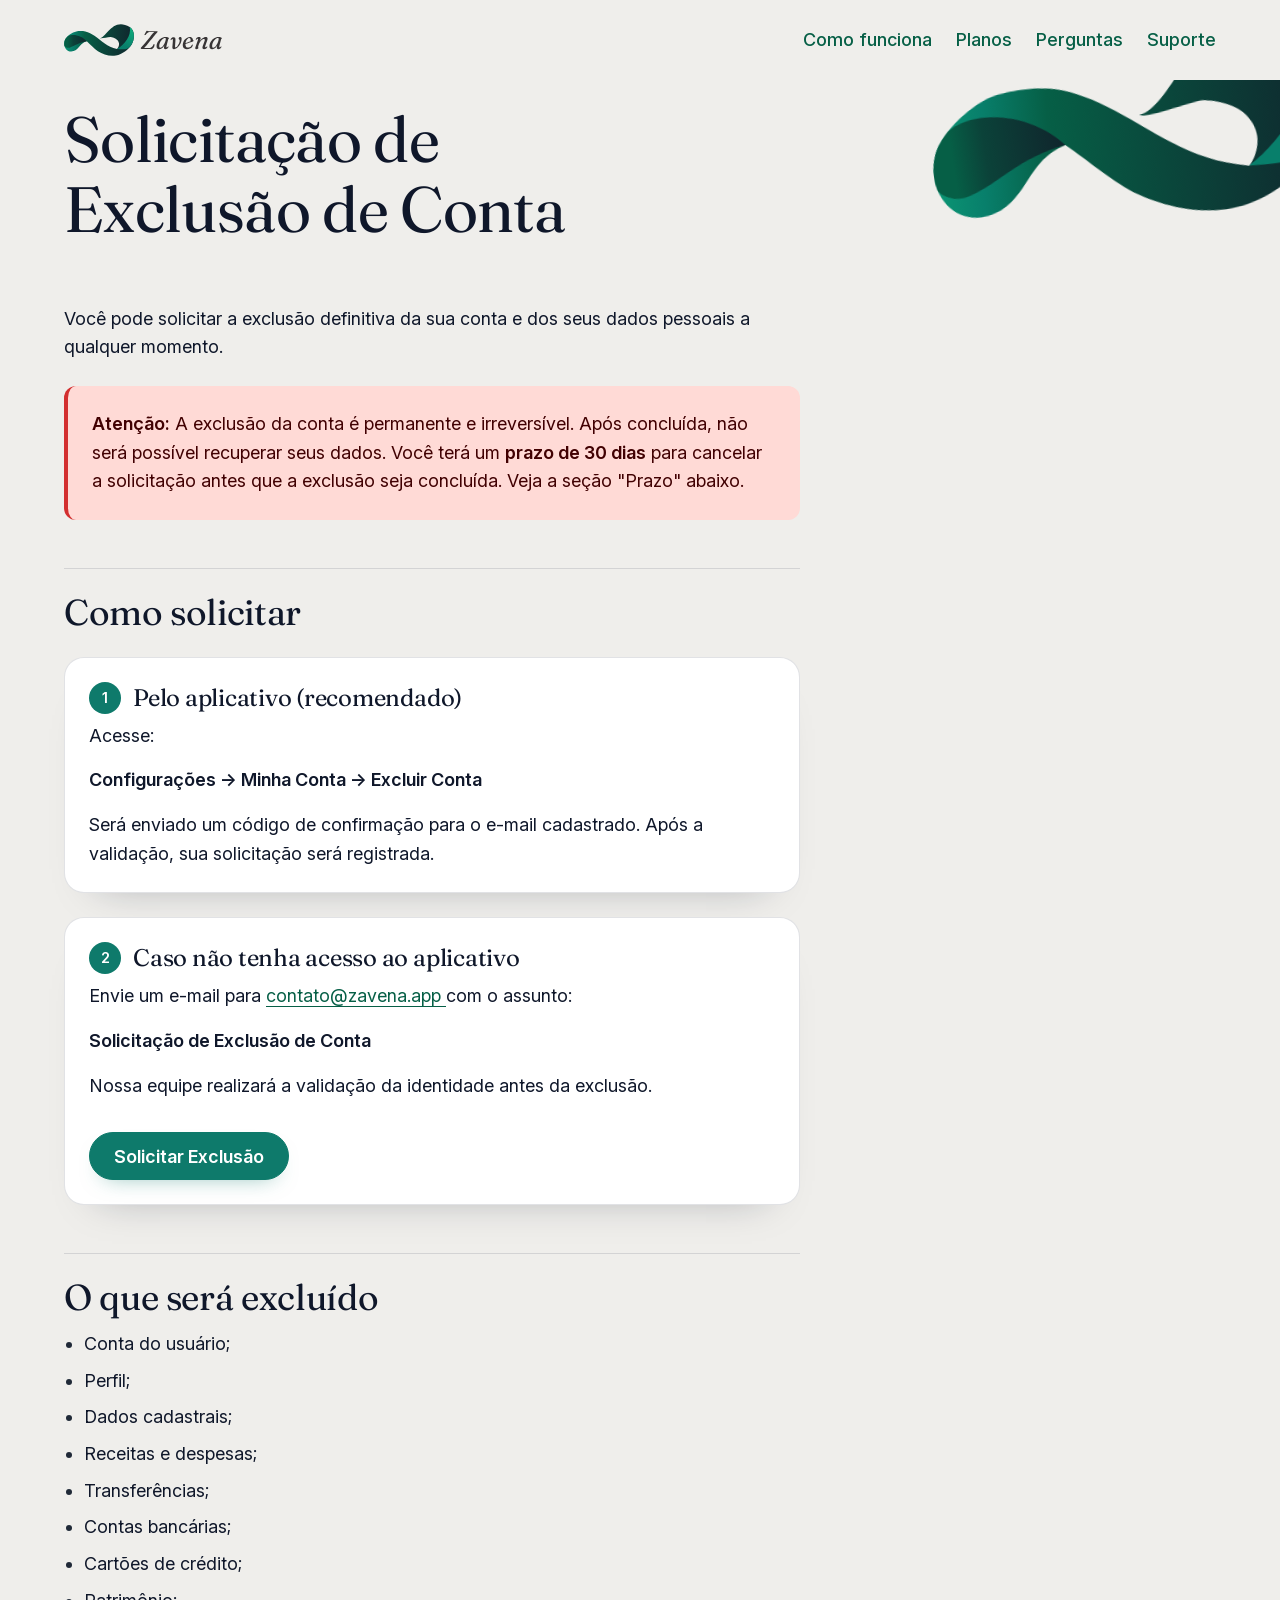
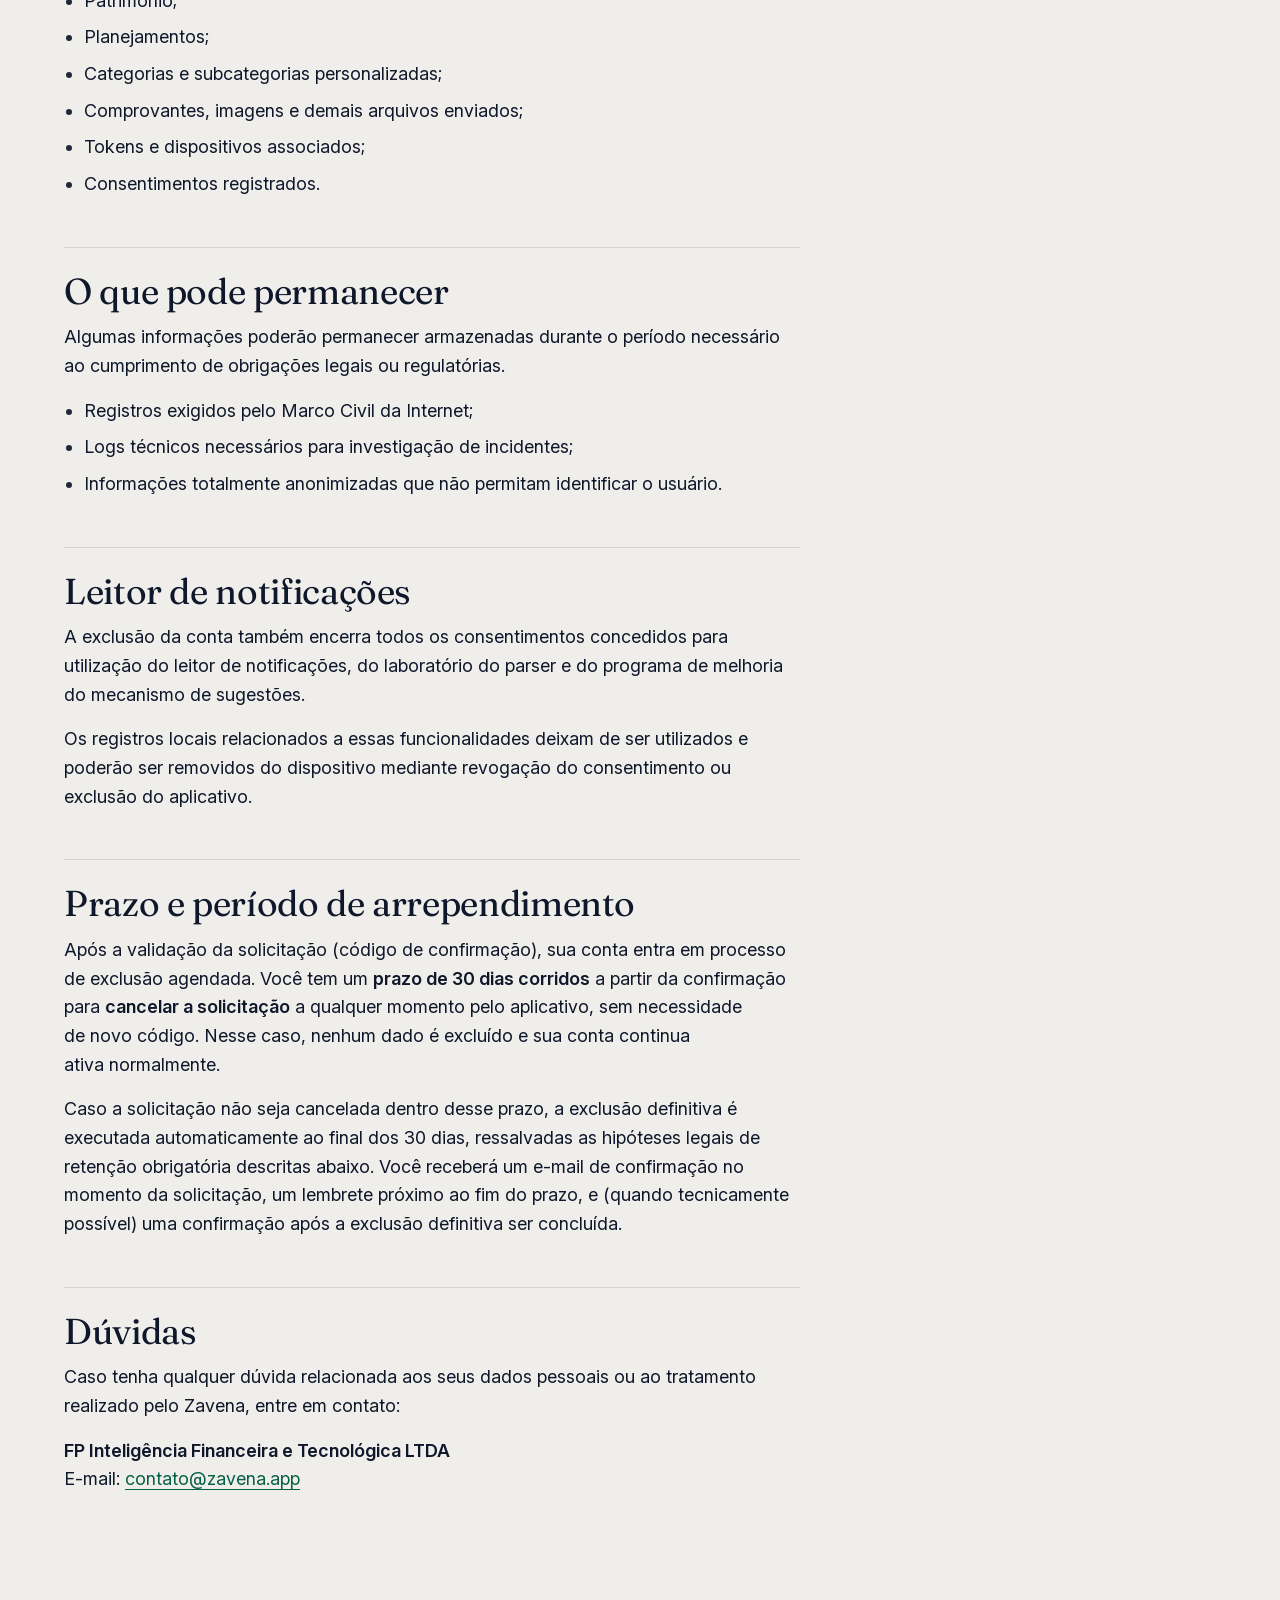
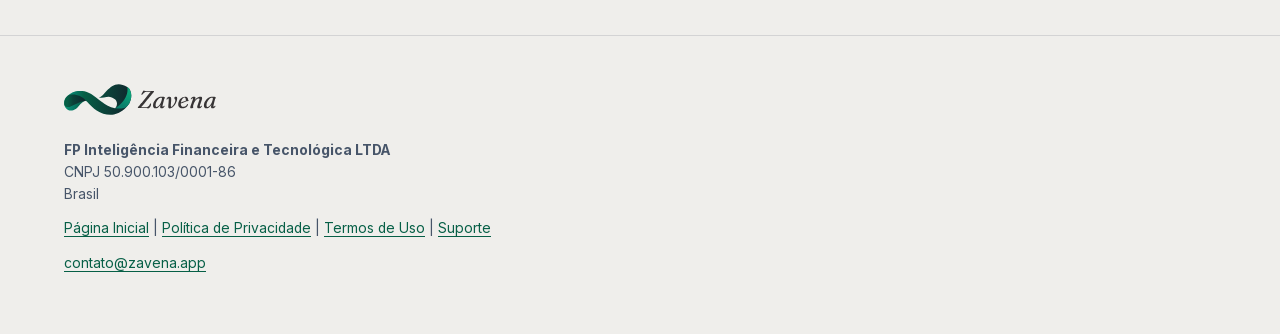
==== commit 6151939b: "Melhorias" ====
--- a/exclusao-de-conta/index.html
+++ b/exclusao-de-conta/index.html
@@ -71,11 +71,6 @@
                 <a class="nav-mid" href="../#perguntas">Perguntas</a>
                 <a class="nav-extra" href="../suporte/">Suporte</a>
             </nav>
-            <!-- Aparece só com JavaScript (site.js). Pausa todo movimento contínuo da página. -->
-            <button class="motion-toggle" type="button" aria-pressed="false" aria-label="Pausar animações" title="Pausar animações" hidden>
-                <svg class="i-pause" viewBox="0 0 20 20" aria-hidden="true"><rect x="5" y="4" width="3.5" height="12" rx="1"/><rect x="11.5" y="4" width="3.5" height="12" rx="1"/></svg>
-                <svg class="i-play" viewBox="0 0 20 20" aria-hidden="true"><path d="M6 4.2v11.6a.6.6 0 0 0 .9.5l9-5.8a.6.6 0 0 0 0-1l-9-5.8a.6.6 0 0 0-.9.5z"/></svg>
-            </button>
         </div>
     </div>
 </header>
--- a/assets/css/chrome.css
+++ b/assets/css/chrome.css
@@ -39,17 +39,6 @@
 @media (min-width: 30rem) { .site-nav .nav-mid { display: inline-flex; } }
 @media (min-width: 44rem) { .site-nav .nav-extra { display: inline-flex; } }
 
-.motion-toggle {
-  display: inline-grid; place-items: center; width: var(--target); height: var(--target); padding: 0;
-  border: 1px solid var(--color-rule); border-radius: 999px; background: var(--color-surface); color: var(--color-text);
-  cursor: pointer; transition: border-color 0.2s ease, background-color 0.2s ease;
-}
-.motion-toggle:hover { border-color: var(--color-action); }
-.motion-toggle svg { width: 1.1rem; height: 1.1rem; fill: currentColor; }
-.motion-toggle .i-play { display: none; }
-.motion-toggle[aria-pressed="true"] .i-pause { display: none; }
-.motion-toggle[aria-pressed="true"] .i-play { display: block; }
-
 /* Botões com seta */
 .btn { position: relative; gap: 0.6rem; box-shadow: 0 10px 22px -14px rgb(var(--zv-primary-rgb) / 0.55); transition: background-color 0.15s ease, border-color 0.15s ease, transform 0.2s ease, box-shadow 0.2s ease; }
 .btn:hover { transform: translateY(-2px); box-shadow: 0 16px 26px -14px rgb(var(--zv-primary-rgb) / 0.55); }
